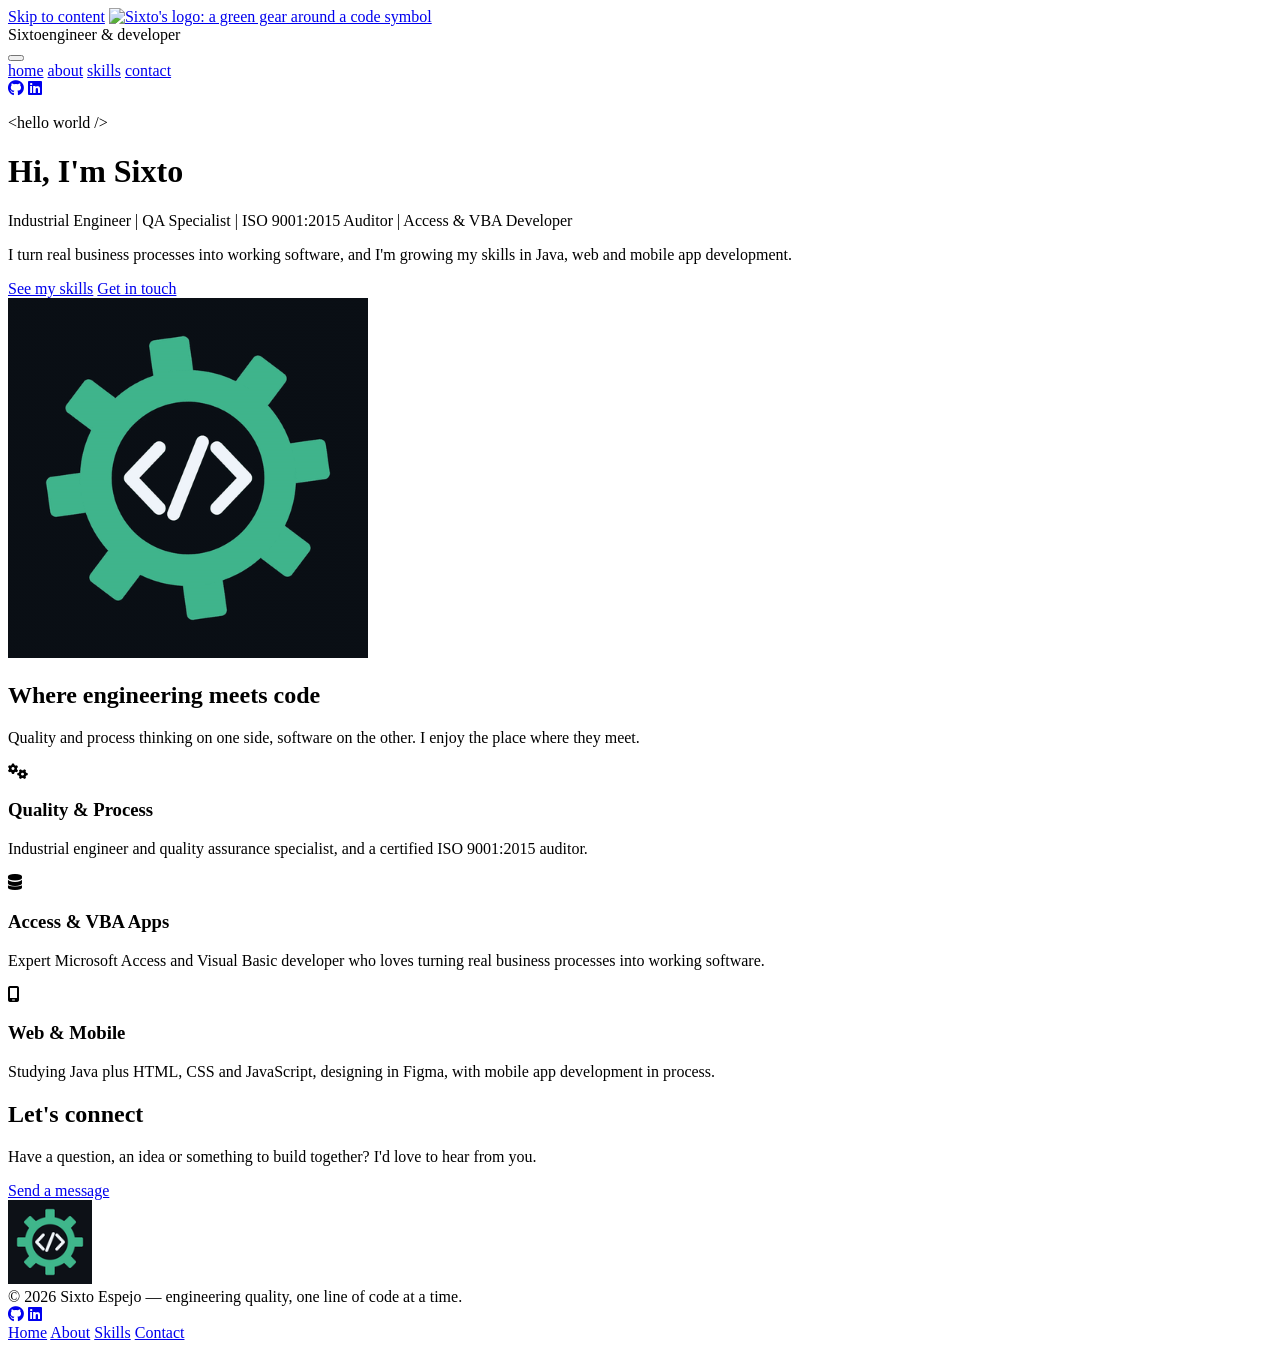
==== index.html @ ac5441f6 "Updating index.html js file link" ====
<!DOCTYPE html>
<html lang="en">
<head>
  <meta charset="UTF-8">
  <meta name="description" content="Sixto Espejo — industrial engineer, quality assurance specialist, ISO 9001:2015 auditor and Microsoft Access / VBA developer, learning Java and mobile app development.">
  <meta name="viewport" content="width=device-width, initial-scale=1.0">
  <meta name="theme-color" content="#0d1117">
  <link rel="preconnect" href="https://fonts.googleapis.com">
  <link rel="preconnect" href="https://fonts.gstatic.com" crossorigin>
  <link rel="stylesheet" href="https://cdnjs.cloudflare.com/ajax/libs/font-awesome/6.5.1/css/all.min.css">
  <link href="https://fonts.googleapis.com/css2?family=Inter:wght@400;500;600&family=JetBrains+Mono:wght@500;700&display=swap" rel="stylesheet">
  <link rel="icon" type="image/png" href="sixtoespe.github.io/assets/images/favicon-64.png">
  <link rel="apple-touch-icon" href="sixtoespe.github.io/assets/images/logo-200.png">
  <link rel="stylesheet" href="sixtoespe.github.io/css/app.css">
  <script src="js/app.js" defer></script>
  <script src="sixtoespe.github.io/js/HeaderScene.js" defer></script>
  <title>Sixto Espejo &mdash; Engineer &amp; Developer</title>
</head>
<body>
  <a class="skipLink" href="#main">Skip to content</a>
  <a id="logo" href="index.html" title="home">
    <img src="sixtoespe.github.io/assets/images/logo-100.png" srcset="sixtoespe.github.io/assets/images/logo-100.png 1x, sixtoespe.github.io/assets/images/logo-200.png 2x" width="100" height="100" alt="Sixto's logo: a green gear around a code symbol">
  </a>
  <div id="logoWordmark">Sixto<span>engineer &amp; developer</span></div>
  <button id="hamburger" type="button" aria-label="Open menu" aria-expanded="false" aria-controls="siteNav">
    <span class="bar"></span>
    <span class="bar"></span>
    <span class="bar"></span>
  </button>
  <nav id="siteNav" aria-label="Main">
    <div class="navLinks">
      <a href="index.html" aria-current="page">home</a>
      <a href="about.html">about</a>
      <a href="skills.html">skills</a>
      <a href="contact.html">contact</a>
    </div>
    <div id="navSocials">
      <a href="https://github.com/sixtoespe" target="_blank" rel="noopener" aria-label="GitHub"><i class="fa-brands fa-github"></i></a>
      <a href="https://www.linkedin.com/in/sixto-espejo" target="_blank" rel="noopener" aria-label="LinkedIn"><i class="fa-brands fa-linkedin"></i></a>
    </div>
  </nav>
  <div id="grid">
    <header>
      <div class="starLayer" aria-hidden="true"></div>
      <div class="gearLayer" aria-hidden="true"></div>
      <div class="mistLayer" aria-hidden="true">
        <div class="mistBand"></div>
        <div class="mistBand mistBandAlt"></div>
      </div>
      <div class="glyphLayer" aria-hidden="true"></div>
      <div class="sparkLayer" aria-hidden="true"></div>
      <div class="heroContent">
        <div class="heroText">
          <p class="eyebrow">&lt;hello world /&gt;</p>
          <h1>Hi, I'm Sixto</h1>
          <p class="heroTagline">Industrial Engineer | QA Specialist | ISO 9001:2015 Auditor | Access &amp; VBA Developer</p>
          <p class="heroSub">I turn real business processes into working software, and I'm growing my skills in Java, web and mobile app development.</p>
          <div class="heroActions">
            <a class="btn" href="skills.html">See my skills</a>
            <a class="btn btnOutline" href="contact.html">Get in touch</a>
          </div>
        </div>
        <img class="heroGear" src="assets/images/gear-code.gif" width="360" height="360" alt="An animated green gear turning around a code symbol">
      </div>
    </header>
    <main id="main">
      <section class="section">
        <h2 class="sectionTitle">Where engineering meets code</h2>
        <p class="sectionLead">Quality and process thinking on one side, software on the other. I enjoy the place where they meet.</p>
        <div class="cards">
          <article class="card">
            <span class="icon"><i class="fa-solid fa-gears" aria-hidden="true"></i></span>
            <h3>Quality &amp; Process</h3>
            <p>Industrial engineer and quality assurance specialist, and a certified ISO 9001:2015 auditor.</p>
          </article>
          <article class="card">
            <span class="icon"><i class="fa-solid fa-database" aria-hidden="true"></i></span>
            <h3>Access &amp; VBA Apps</h3>
            <p>Expert Microsoft Access and Visual Basic developer who loves turning real business processes into working software.</p>
          </article>
          <article class="card">
            <span class="icon"><i class="fa-solid fa-mobile-screen" aria-hidden="true"></i></span>
            <h3>Web &amp; Mobile</h3>
            <p>Studying Java plus HTML, CSS and JavaScript, designing in Figma, with mobile app development in process.</p>
          </article>
        </div>
      </section>
      <section class="section alt ctaBand">
        <h2 class="sectionTitle">Let's connect</h2>
        <p>Have a question, an idea or something to build together? I'd love to hear from you.</p>
        <a class="btn" href="contact.html">Send a message</a>
      </section>
    </main>
    <footer>
      <div>
        <a href="#top" title="back to top" id="footerLogo">
          <img src="assets/images/logo-100.png" srcset="assets/images/logo-100.png 1x, assets/images/logo-200.png 2x" width="84" height="84" alt="Sixto's logo">
        </a>
      </div>
      <div>
        &copy; <span id="year">2026</span> <span class="footerName">Sixto Espejo</span> &mdash; engineering quality, one line of code at a time.
        <div class="socialIcons">
          <a href="https://github.com/sixtoespe" target="_blank" rel="noopener" aria-label="GitHub"><i class="fa-brands fa-github"></i></a>
          <!-- TODO: replace with your own LinkedIn profile URL -->
          <a href="https://www.linkedin.com/" target="_blank" rel="noopener" aria-label="LinkedIn"><i class="fa-brands fa-linkedin"></i></a>
        </div>
      </div>
      <div class="footerLinks">
        <a href="index.html">Home</a>
        <a href="about.html">About</a>
        <a href="skills.html">Skills</a>
        <a href="contact.html">Contact</a>
      </div>
    </footer>
  </div>
</body>
</html>
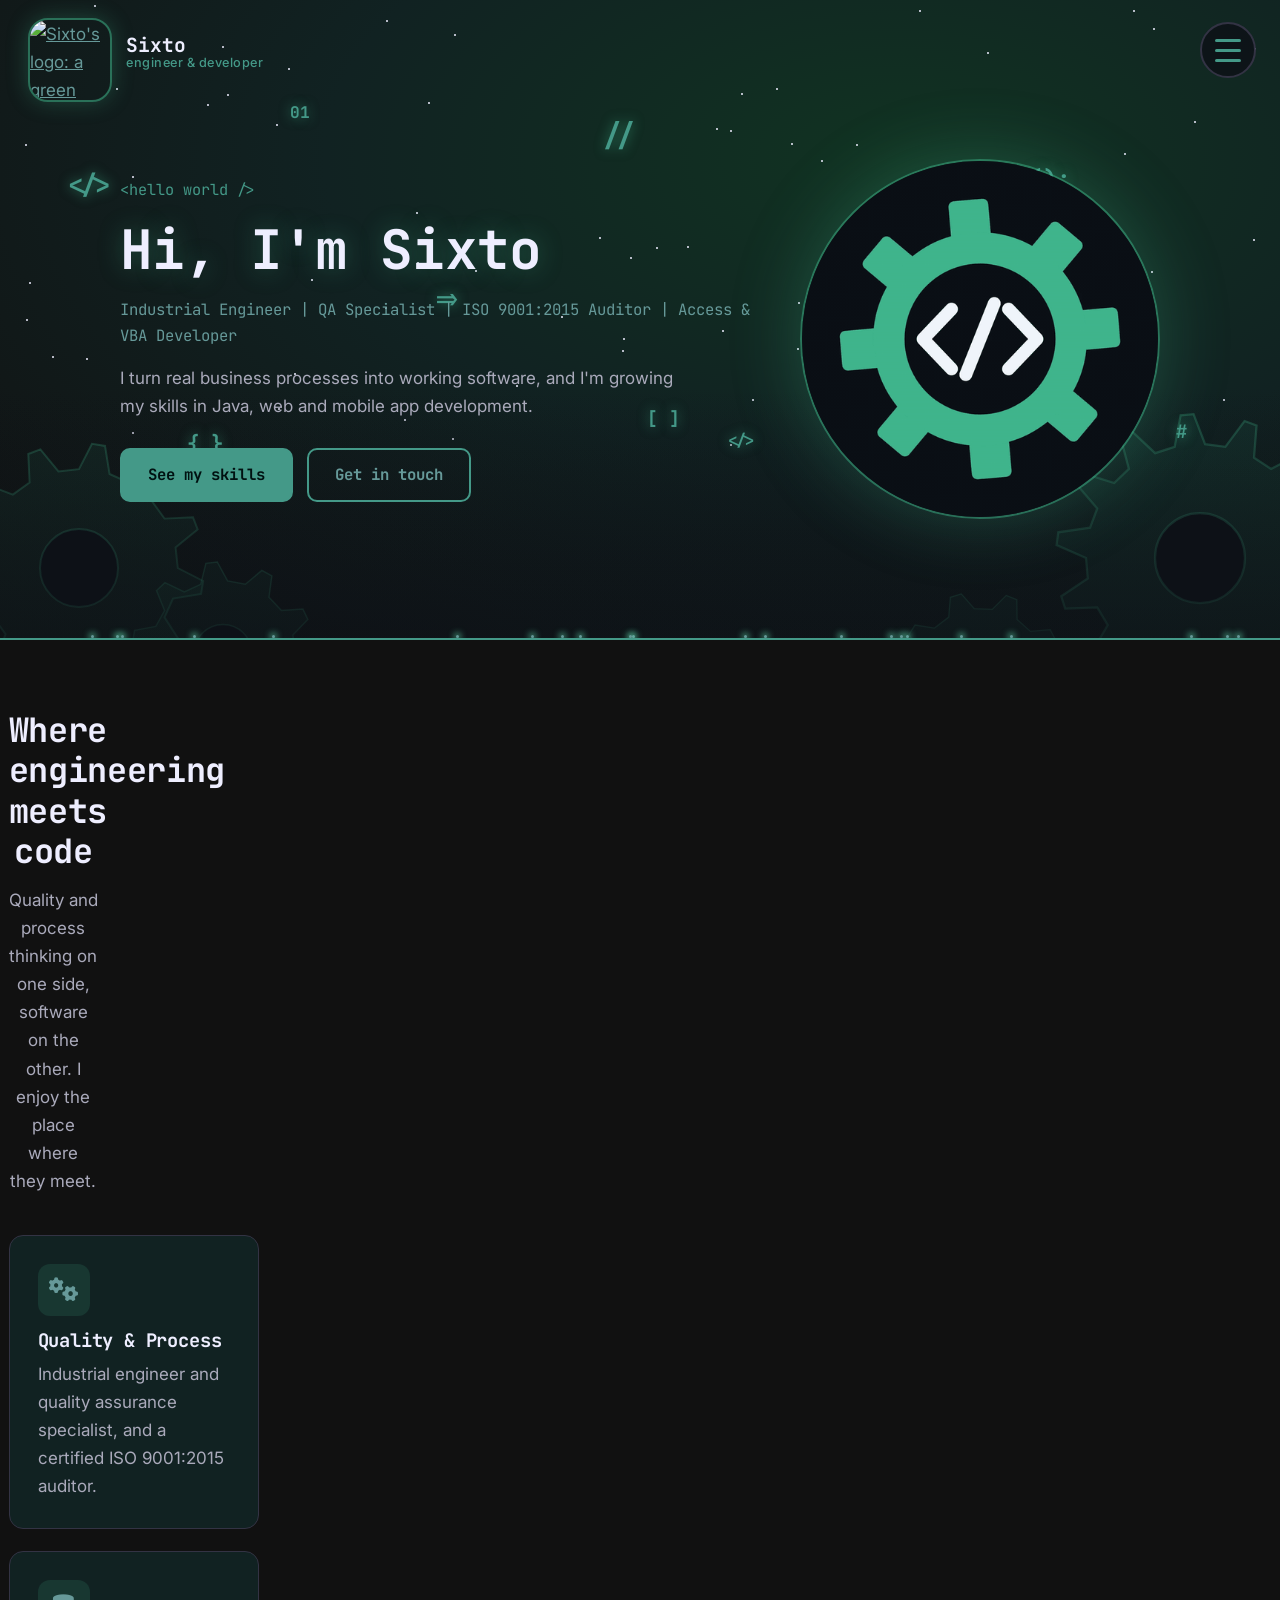
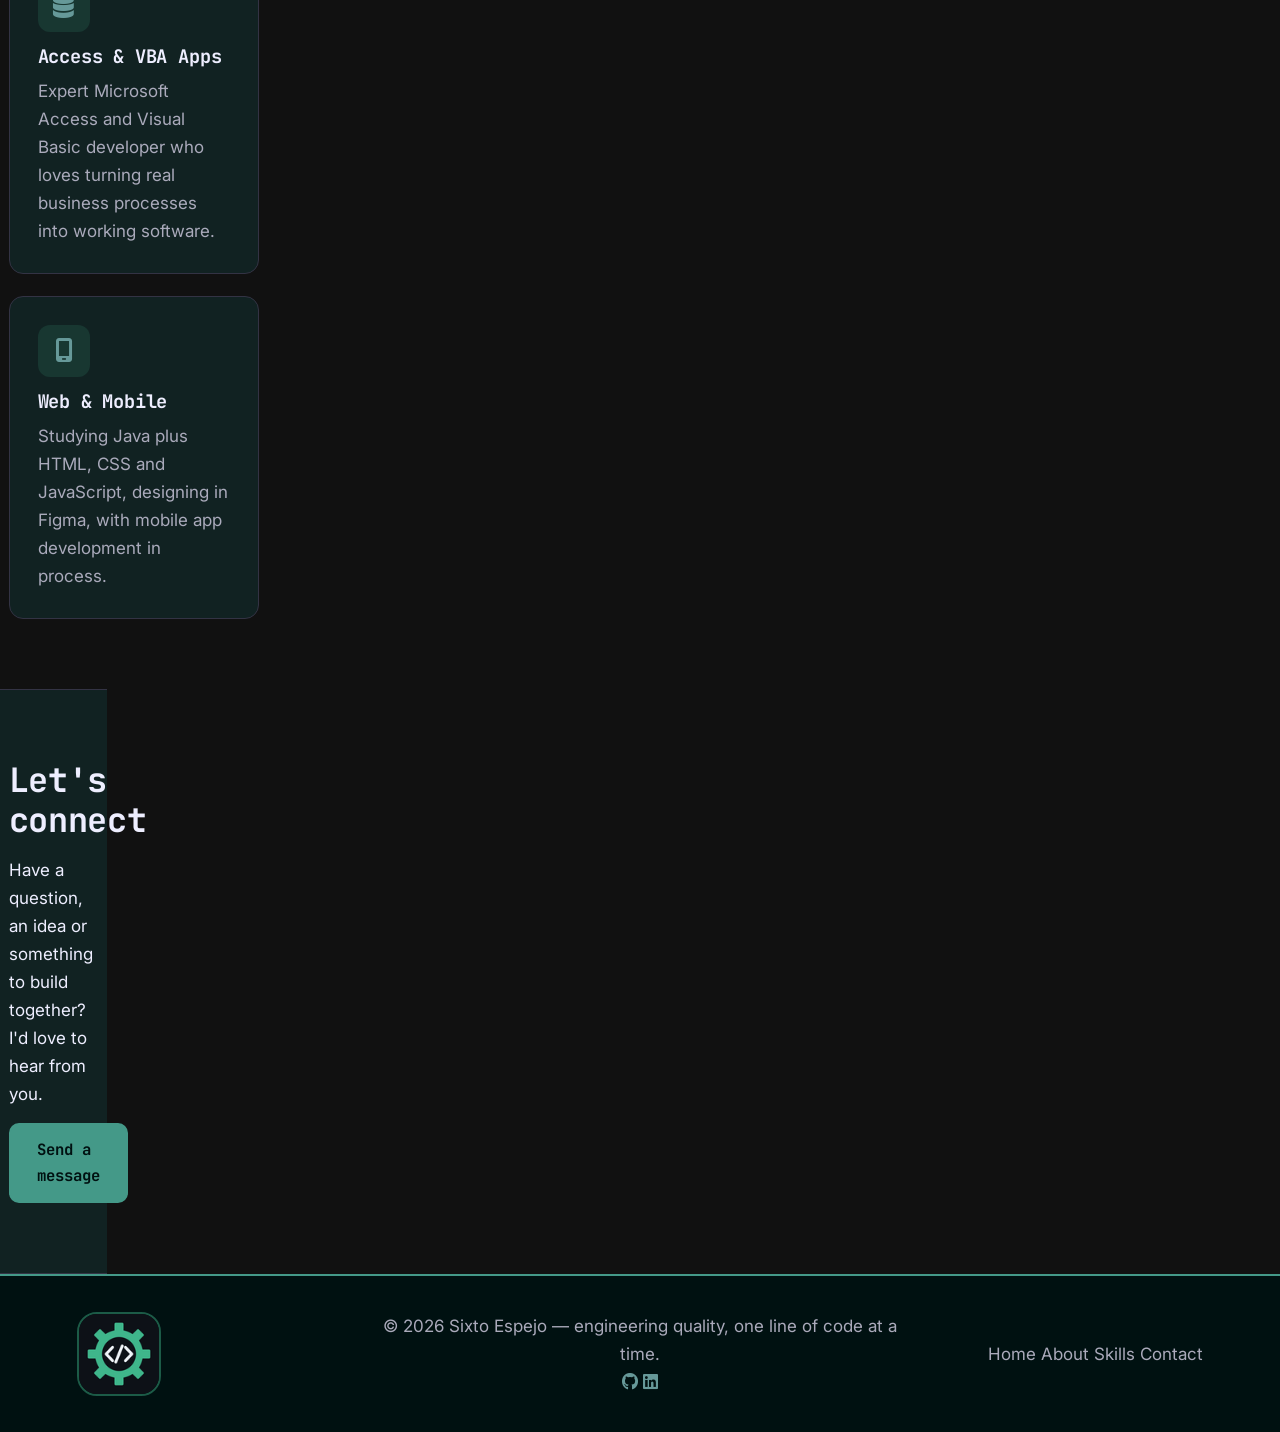
==== commit 5a0e1239: "Update index.html" ====
--- a/index.html
+++ b/index.html
@@ -9,11 +9,12 @@
   <link rel="preconnect" href="https://fonts.gstatic.com" crossorigin>
   <link rel="stylesheet" href="https://cdnjs.cloudflare.com/ajax/libs/font-awesome/6.5.1/css/all.min.css">
   <link href="https://fonts.googleapis.com/css2?family=Inter:wght@400;500;600&family=JetBrains+Mono:wght@500;700&display=swap" rel="stylesheet">
-  <link rel="icon" type="image/png" href="sixtoespe.github.io/assets/images/favicon-64.png">
-  <link rel="apple-touch-icon" href="sixtoespe.github.io/assets/images/logo-200.png">
-  <link rel="stylesheet" href="sixtoespe.github.io/css/app.css">
-  <script src="js/app.js" defer></script>
-  <script src="sixtoespe.github.io/js/HeaderScene.js" defer></script>
+  <link rel="icon" type="image/png" href="https://sixtoespe.github.io/assets/images/favicon-64.png">
+  <link rel="apple-touch-icon" href="https://sixtoespe.github.io/assets/images/logo-200.png">
+  <link rel="stylesheet" href="https://sixtoespe.github.io/css/app.css">
+   <script src="https://sixtoespe.github.io/js/jquery.js" defer></script>
+  <script src="https://sixtoespe.github.io/js/app.js" defer></script>
+  <script src="https://sixtoespe.github.io/js/HeaderScene.js" defer></script>
   <title>Sixto Espejo &mdash; Engineer &amp; Developer</title>
 </head>
 <body>
@@ -48,7 +49,7 @@
         <div class="mistBand mistBandAlt"></div>
       </div>
       <div class="glyphLayer" aria-hidden="true"></div>
-      <div class="sparkLayer" aria-hidden="true"></div>
+      <div class="emberLayer" aria-hidden="true"></div>
       <div class="heroContent">
         <div class="heroText">
           <p class="eyebrow">&lt;hello world /&gt;</p>
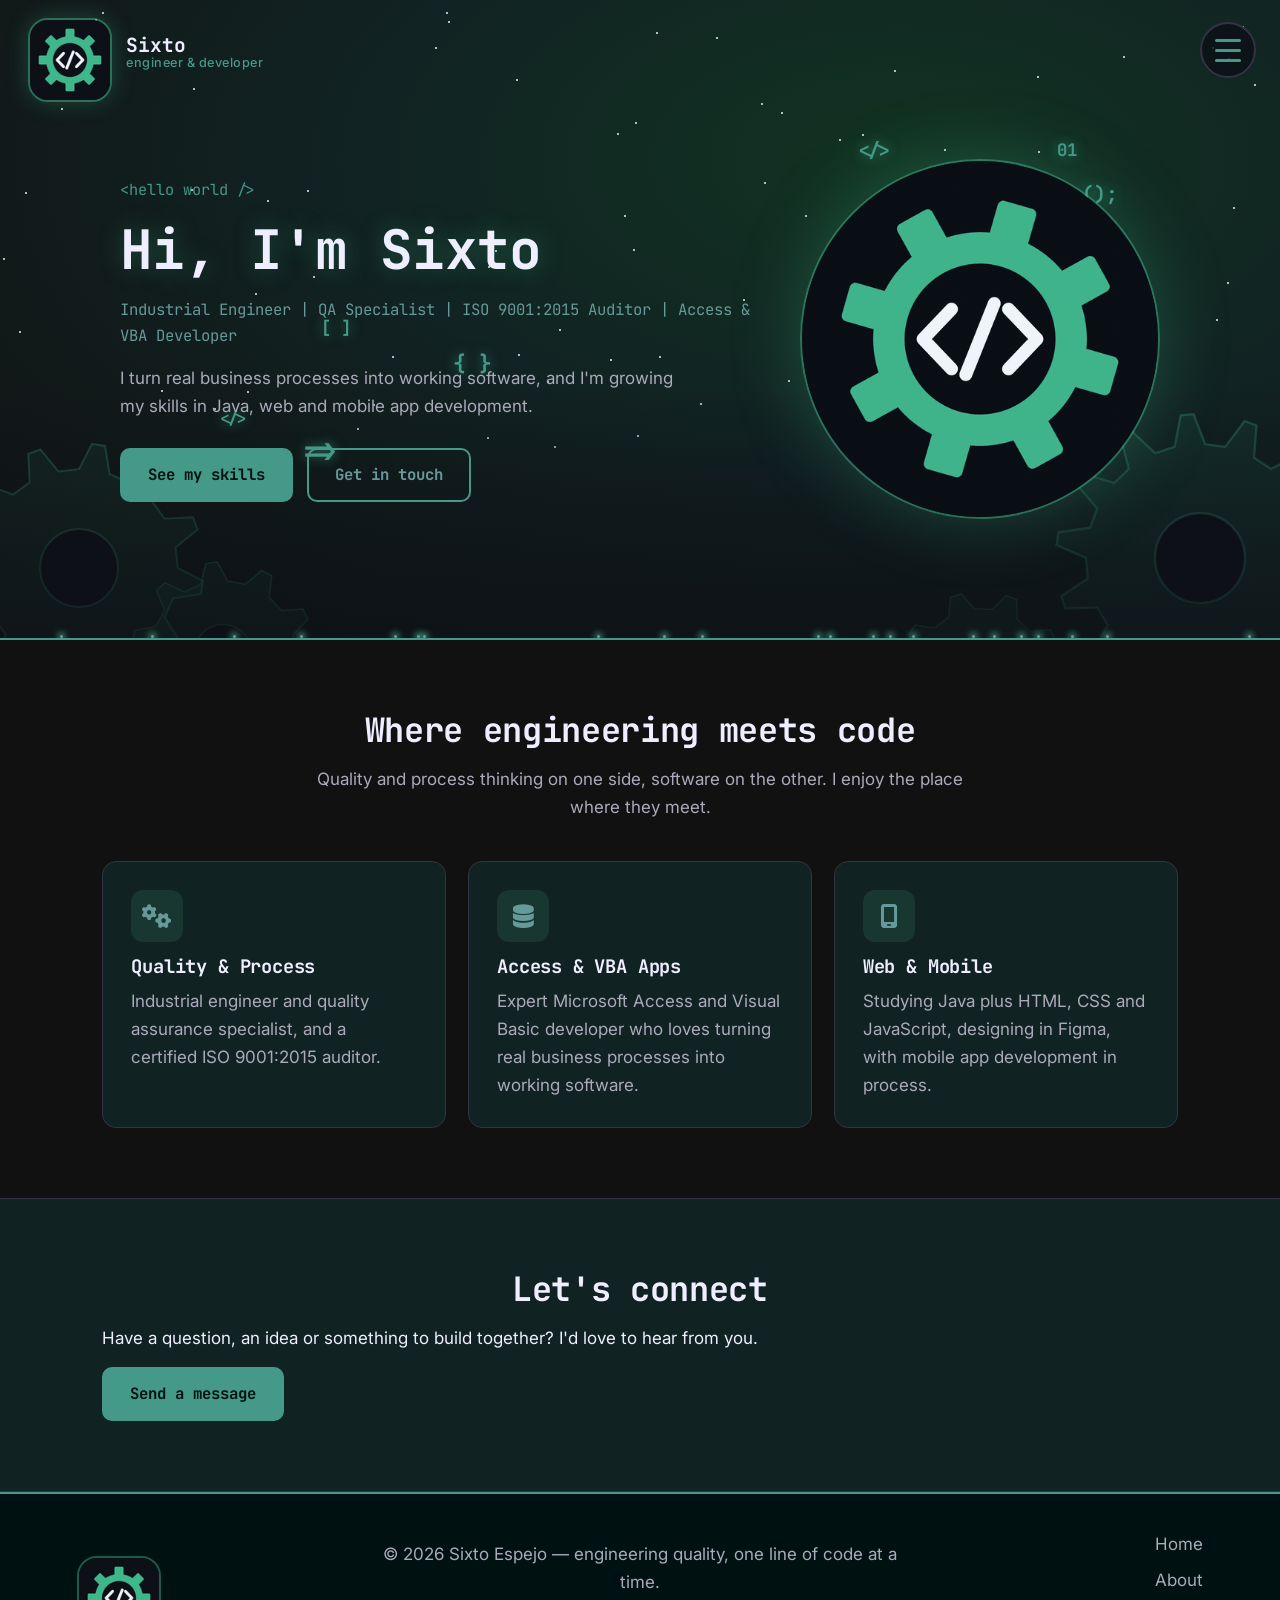
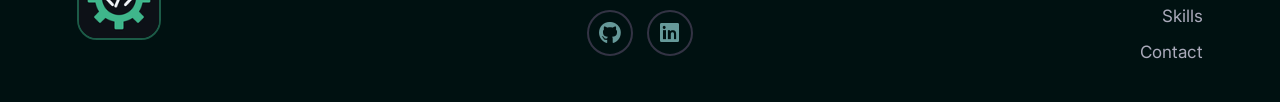
==== commit c501f51a: "Update index.html" ====
--- a/index.html
+++ b/index.html
@@ -20,7 +20,7 @@
 <body>
   <a class="skipLink" href="#main">Skip to content</a>
   <a id="logo" href="index.html" title="home">
-    <img src="sixtoespe.github.io/assets/images/logo-100.png" srcset="sixtoespe.github.io/assets/images/logo-100.png 1x, sixtoespe.github.io/assets/images/logo-200.png 2x" width="100" height="100" alt="Sixto's logo: a green gear around a code symbol">
+    <img src="https://sixtoespe.github.io/assets/images/logo-100.png" srcset="https://sixtoespe.github.io/assets/images/logo-100.png 1x, https://sixtoespe.github.io/assets/images/logo-200.png 2x" width="100" height="100" alt="Sixto's logo: a green gear around a code symbol">
   </a>
   <div id="logoWordmark">Sixto<span>engineer &amp; developer</span></div>
   <button id="hamburger" type="button" aria-label="Open menu" aria-expanded="false" aria-controls="siteNav">
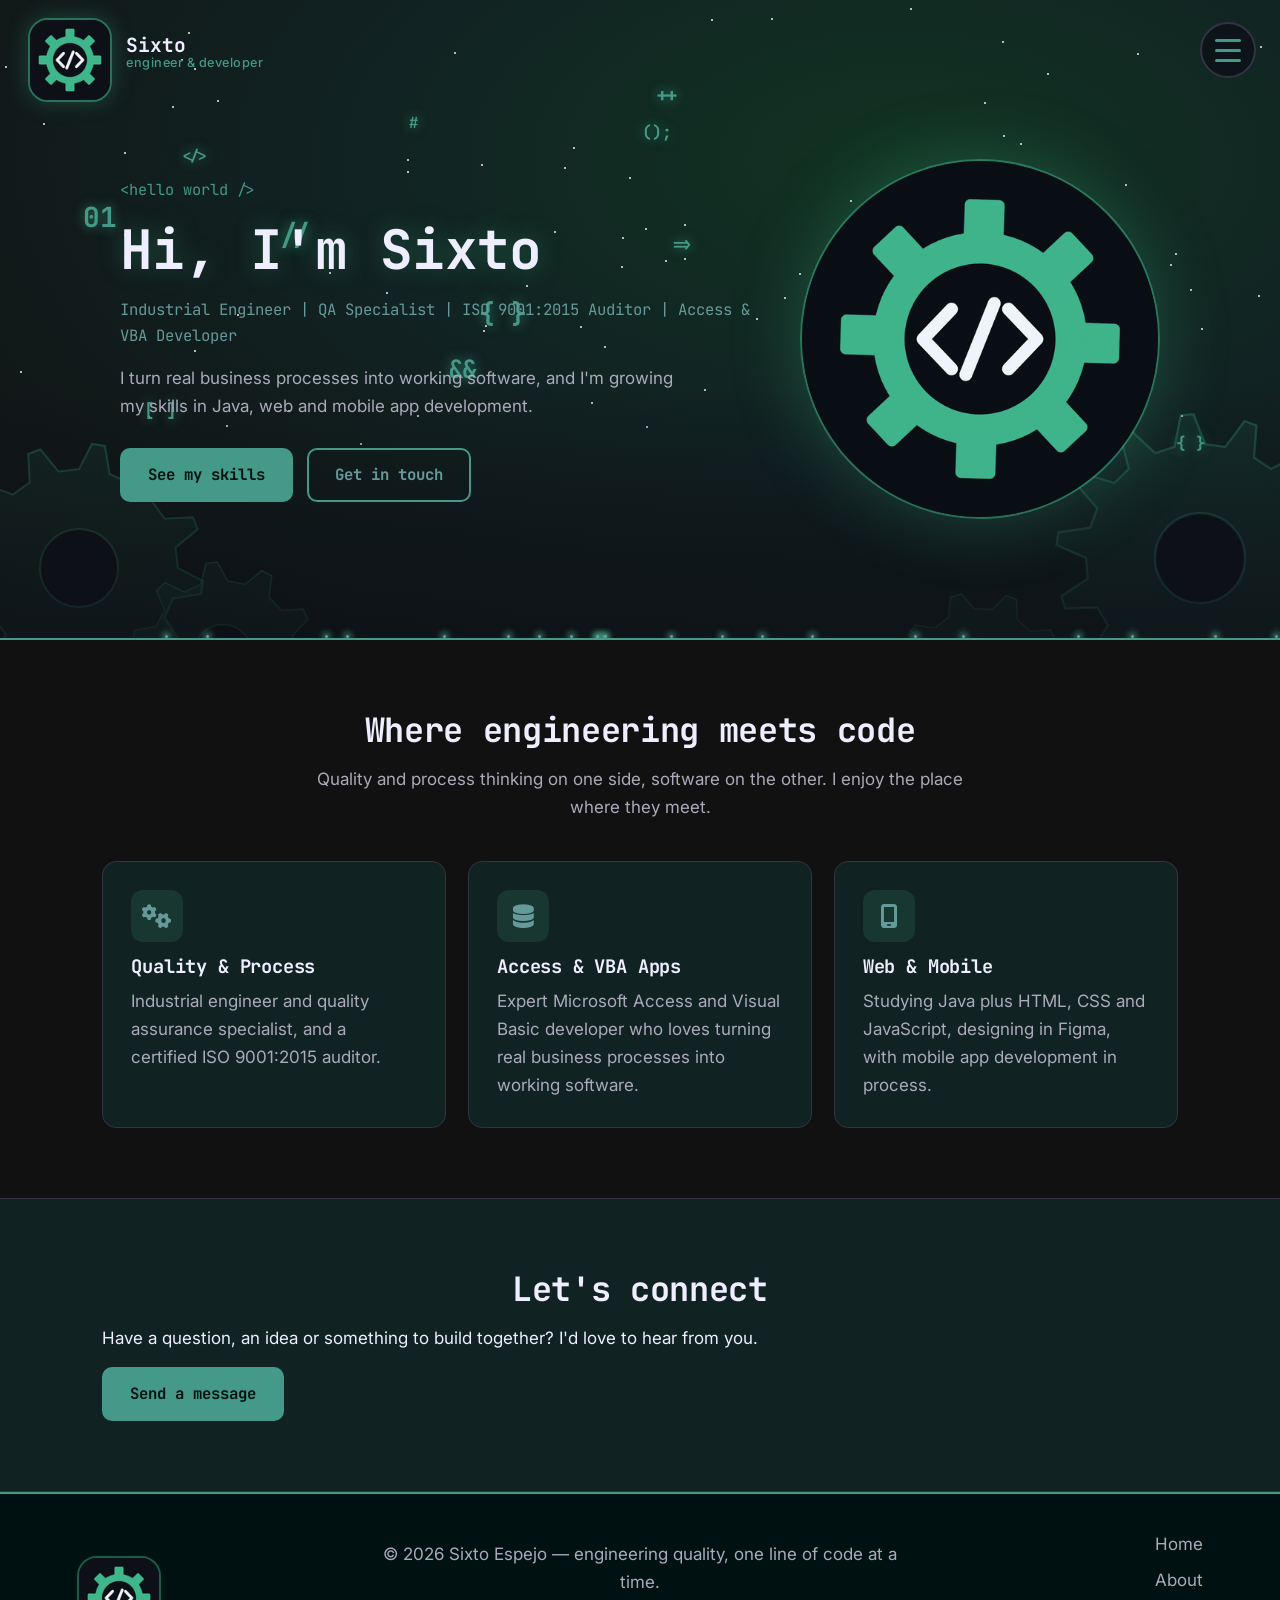
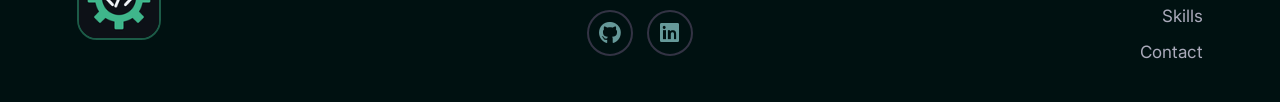
==== commit 74209ed9: "Update index.html" ====
--- a/index.html
+++ b/index.html
@@ -19,7 +19,7 @@
 </head>
 <body>
   <a class="skipLink" href="#main">Skip to content</a>
-  <a id="logo" href="index.html" title="home">
+  <a id="logo" href="https://sixtoespe.github.io/index.html" title="home">
     <img src="https://sixtoespe.github.io/assets/images/logo-100.png" srcset="https://sixtoespe.github.io/assets/images/logo-100.png 1x, https://sixtoespe.github.io/assets/images/logo-200.png 2x" width="100" height="100" alt="Sixto's logo: a green gear around a code symbol">
   </a>
   <div id="logoWordmark">Sixto<span>engineer &amp; developer</span></div>
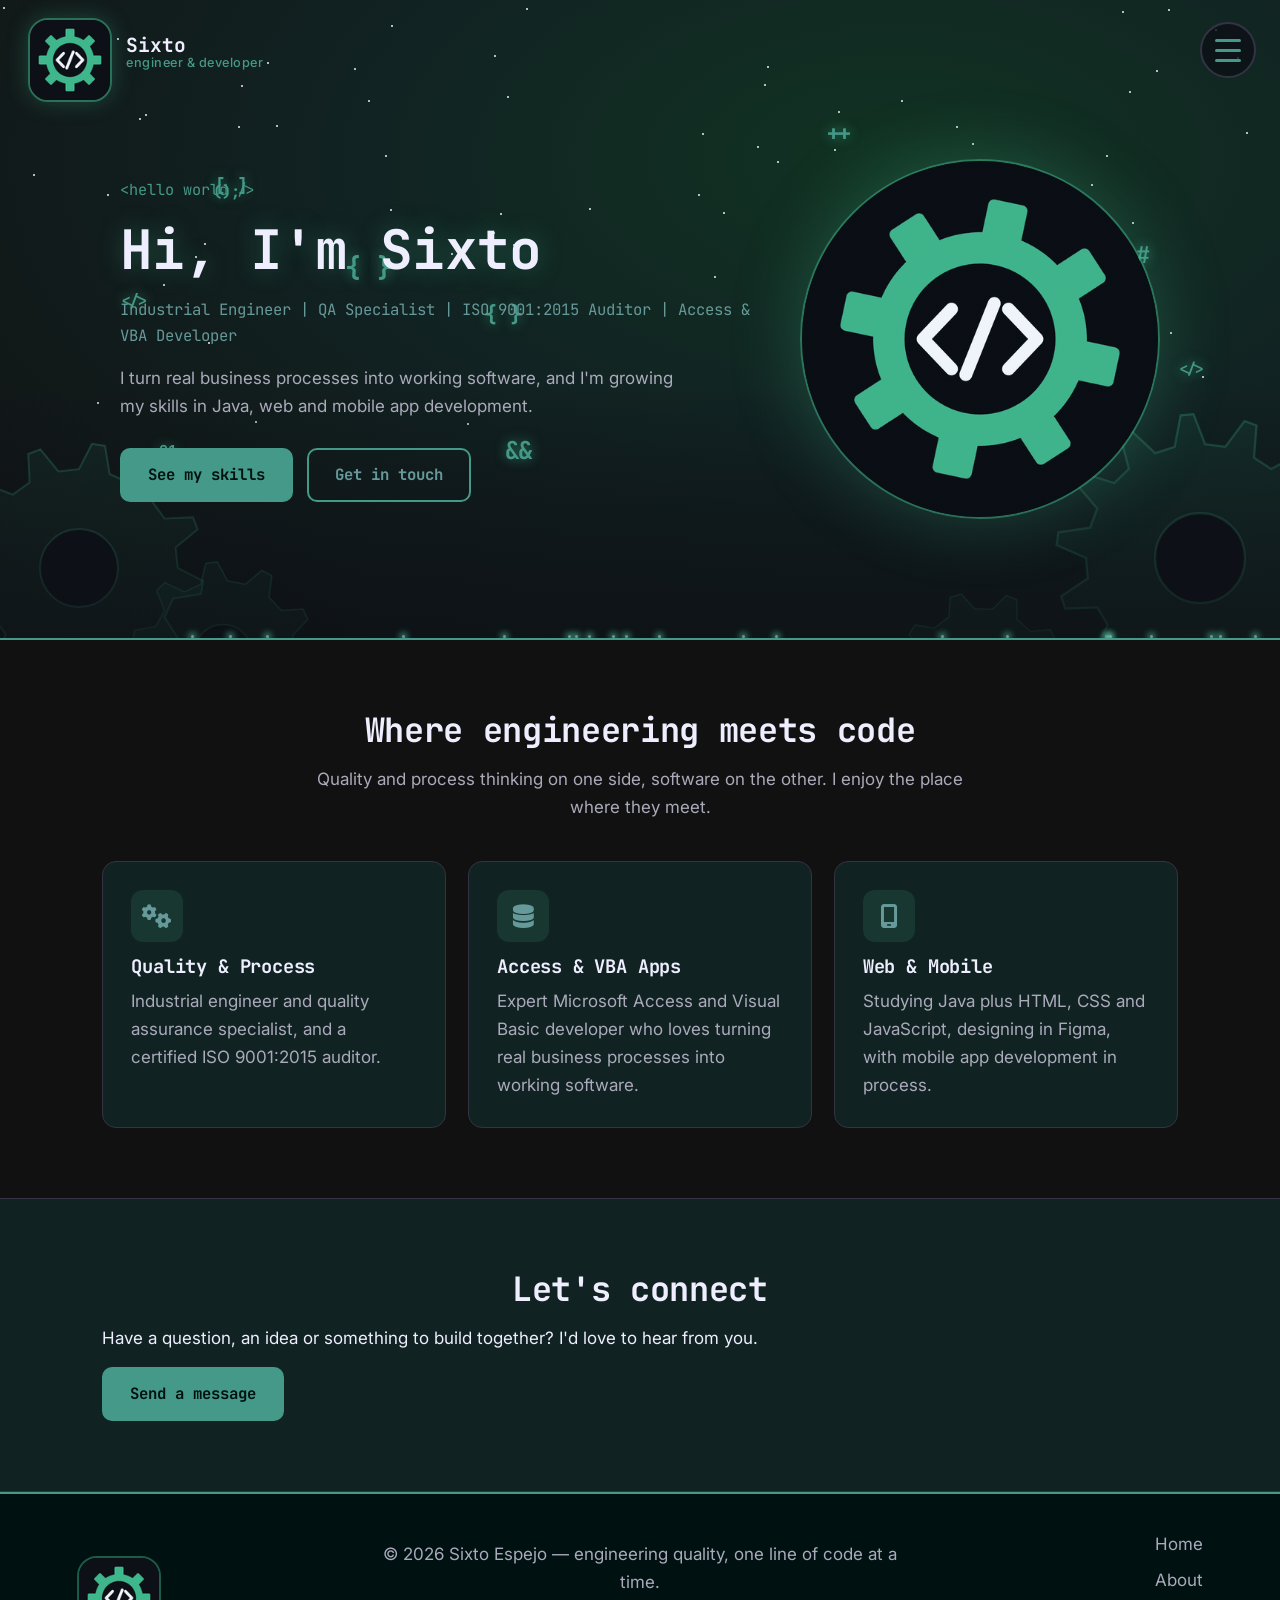
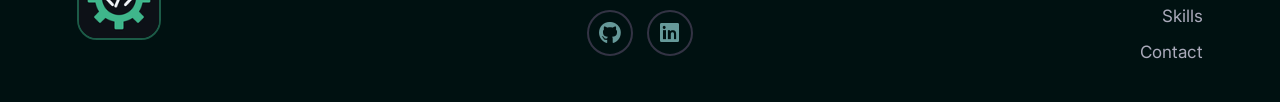
==== commit 0e796fdc: "Update logo link to relative path" ====
--- a/index.html
+++ b/index.html
@@ -19,7 +19,7 @@
 </head>
 <body>
   <a class="skipLink" href="#main">Skip to content</a>
-  <a id="logo" href="https://sixtoespe.github.io/index.html" title="home">
+  <a id="logo" href="index.html" title="home">
     <img src="https://sixtoespe.github.io/assets/images/logo-100.png" srcset="https://sixtoespe.github.io/assets/images/logo-100.png 1x, https://sixtoespe.github.io/assets/images/logo-200.png 2x" width="100" height="100" alt="Sixto's logo: a green gear around a code symbol">
   </a>
   <div id="logoWordmark">Sixto<span>engineer &amp; developer</span></div>
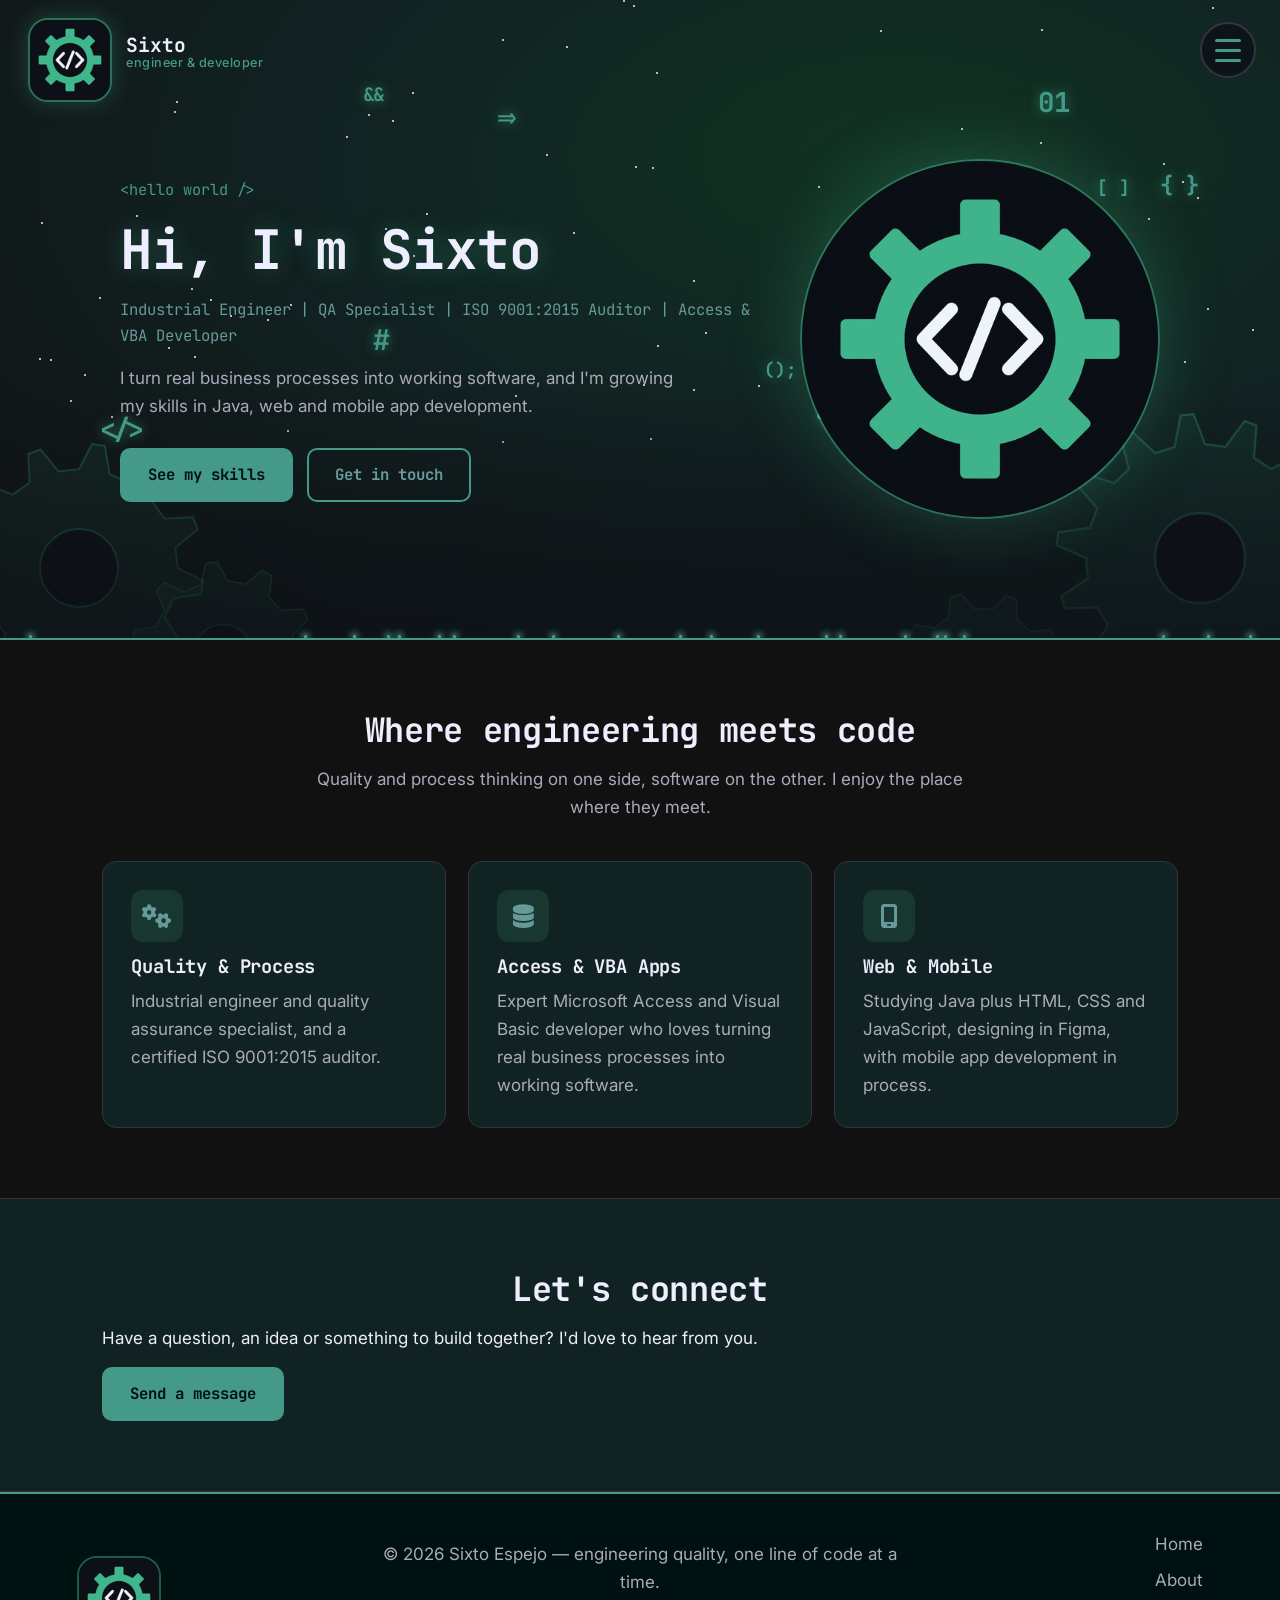
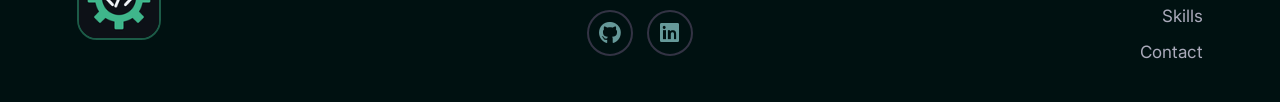
==== commit f8718f77: "Update index.html" ====
--- a/index.html
+++ b/index.html
@@ -94,7 +94,7 @@
     </main>
     <footer>
       <div>
-        <a href="#top" title="back to top" id="footerLogo">
+        <a href="index.html" title="home" id="footerLogo">
           <img src="assets/images/logo-100.png" srcset="assets/images/logo-100.png 1x, assets/images/logo-200.png 2x" width="84" height="84" alt="Sixto's logo">
         </a>
       </div>
@@ -102,8 +102,7 @@
         &copy; <span id="year">2026</span> <span class="footerName">Sixto Espejo</span> &mdash; engineering quality, one line of code at a time.
         <div class="socialIcons">
           <a href="https://github.com/sixtoespe" target="_blank" rel="noopener" aria-label="GitHub"><i class="fa-brands fa-github"></i></a>
-          <!-- TODO: replace with your own LinkedIn profile URL -->
-          <a href="https://www.linkedin.com/" target="_blank" rel="noopener" aria-label="LinkedIn"><i class="fa-brands fa-linkedin"></i></a>
+          <a href="https://www.linkedin.com/sixto-espejo" target="_blank" rel="noopener" aria-label="LinkedIn"><i class="fa-brands fa-linkedin"></i></a>
         </div>
       </div>
       <div class="footerLinks">
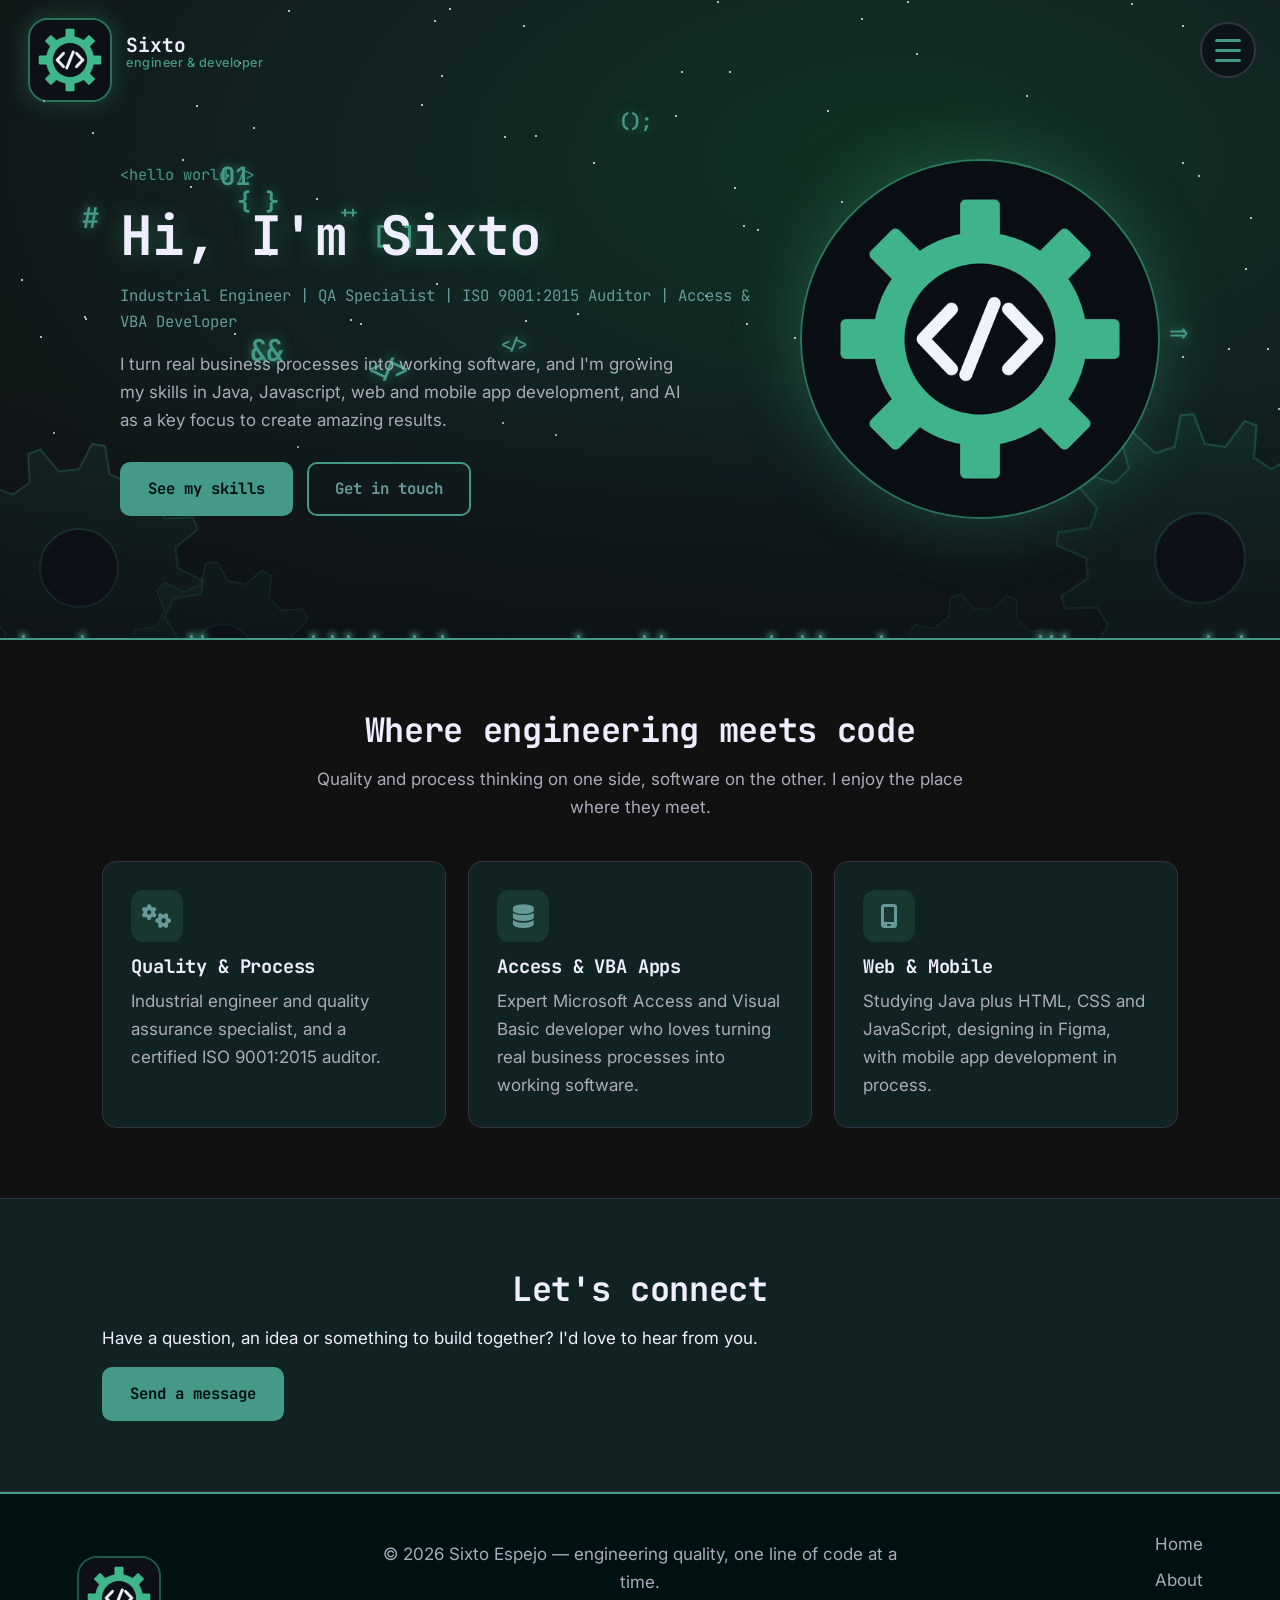
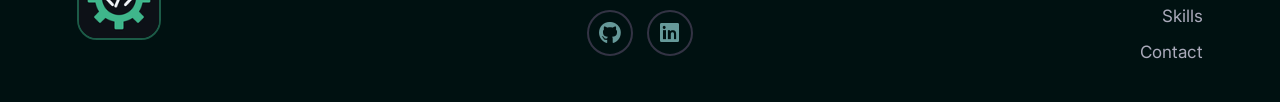
==== commit 9cbfc29f: "Update index.html hero description" ====
--- a/index.html
+++ b/index.html
@@ -55,7 +55,7 @@
           <p class="eyebrow">&lt;hello world /&gt;</p>
           <h1>Hi, I'm Sixto</h1>
           <p class="heroTagline">Industrial Engineer | QA Specialist | ISO 9001:2015 Auditor | Access &amp; VBA Developer</p>
-          <p class="heroSub">I turn real business processes into working software, and I'm growing my skills in Java, web and mobile app development.</p>
+          <p class="heroSub">I turn real business processes into working software, and I'm growing my skills in Java, Javascript, web and mobile app development, and AI as a key focus to create amazing results.</p>
           <div class="heroActions">
             <a class="btn" href="skills.html">See my skills</a>
             <a class="btn btnOutline" href="contact.html">Get in touch</a>
